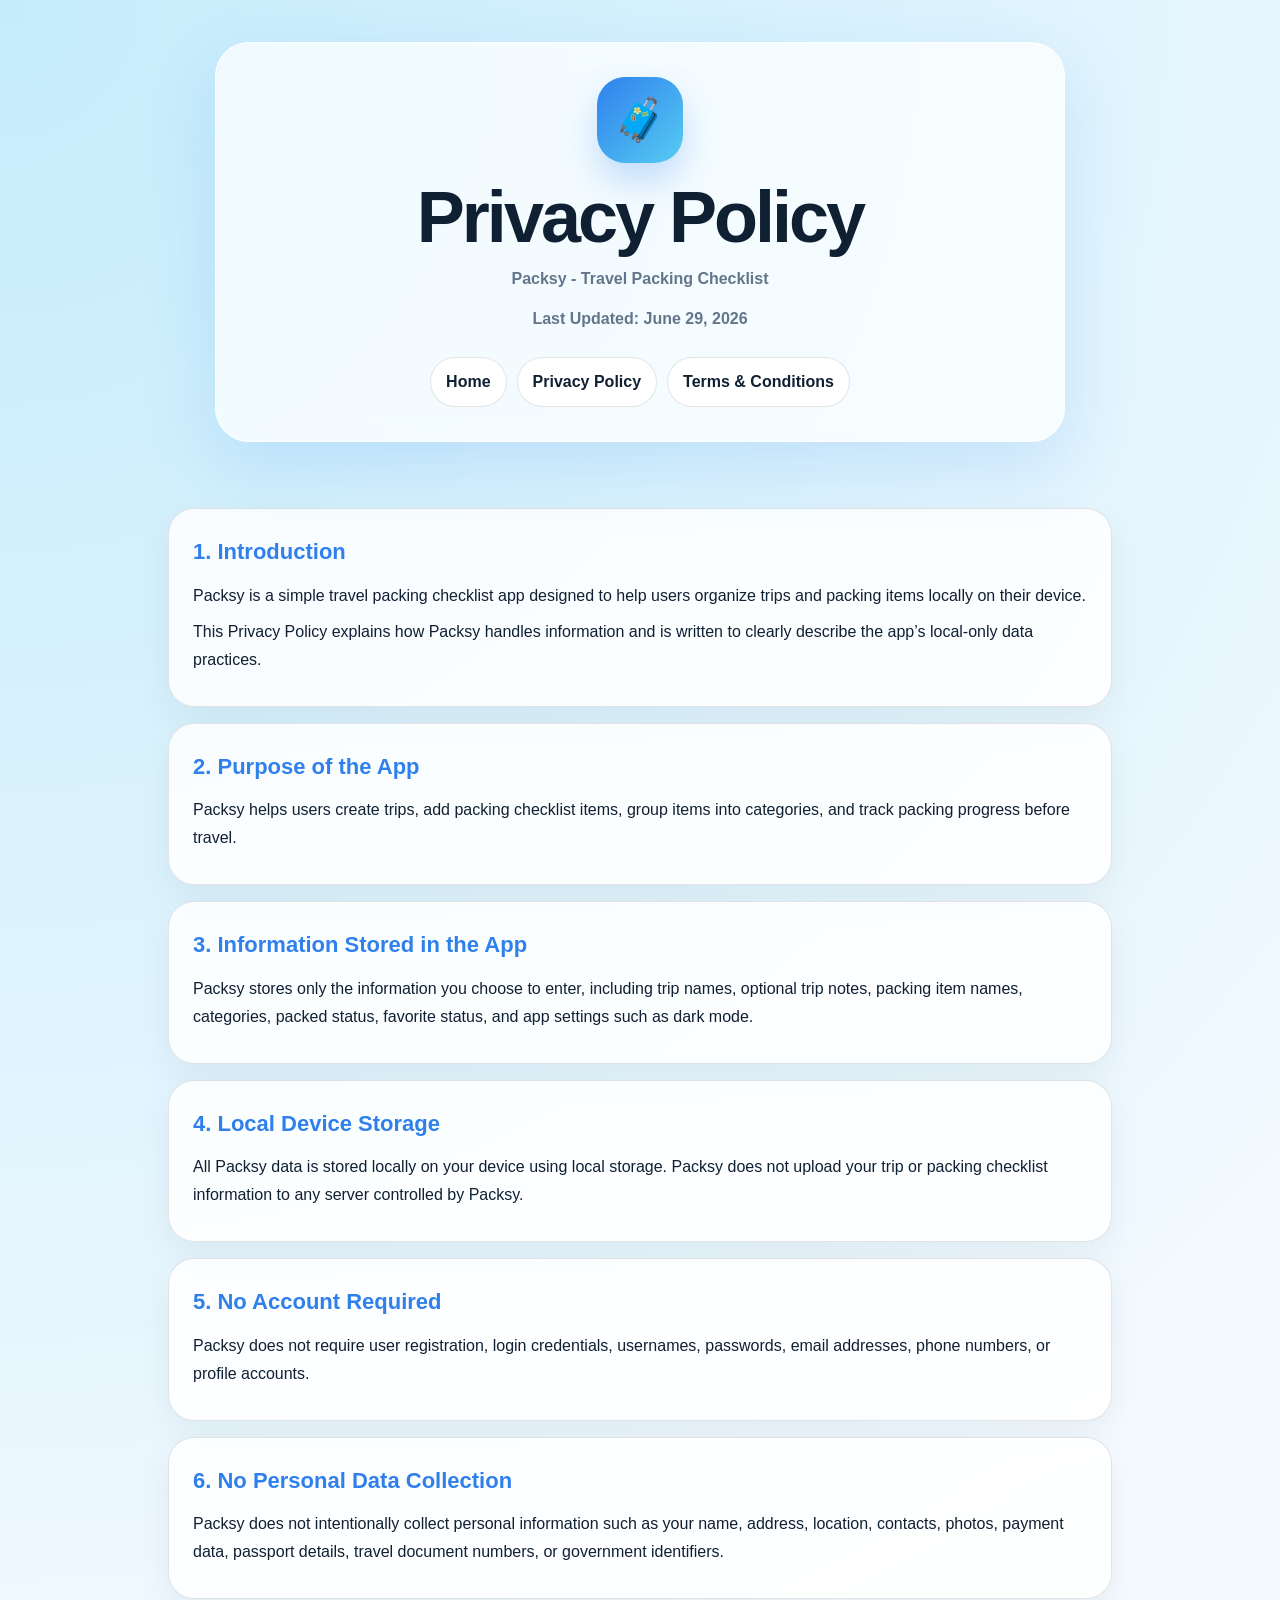
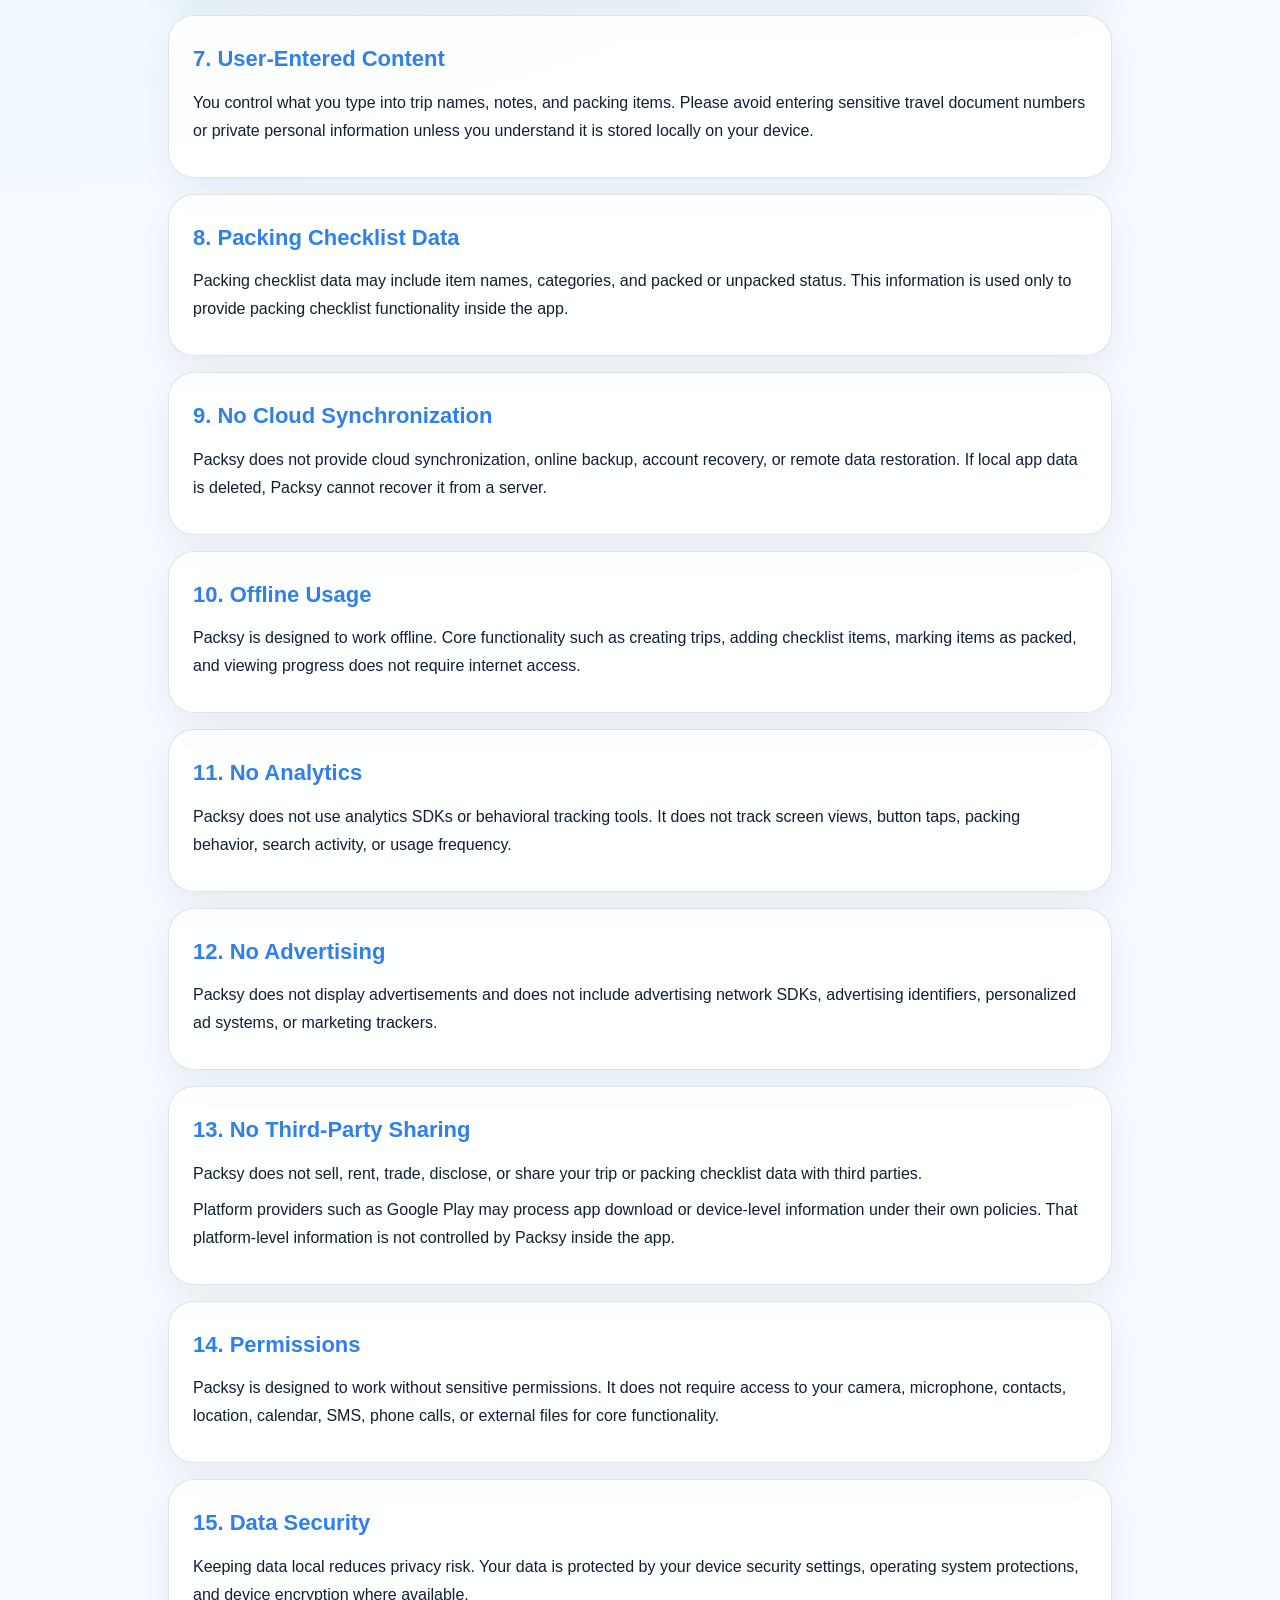
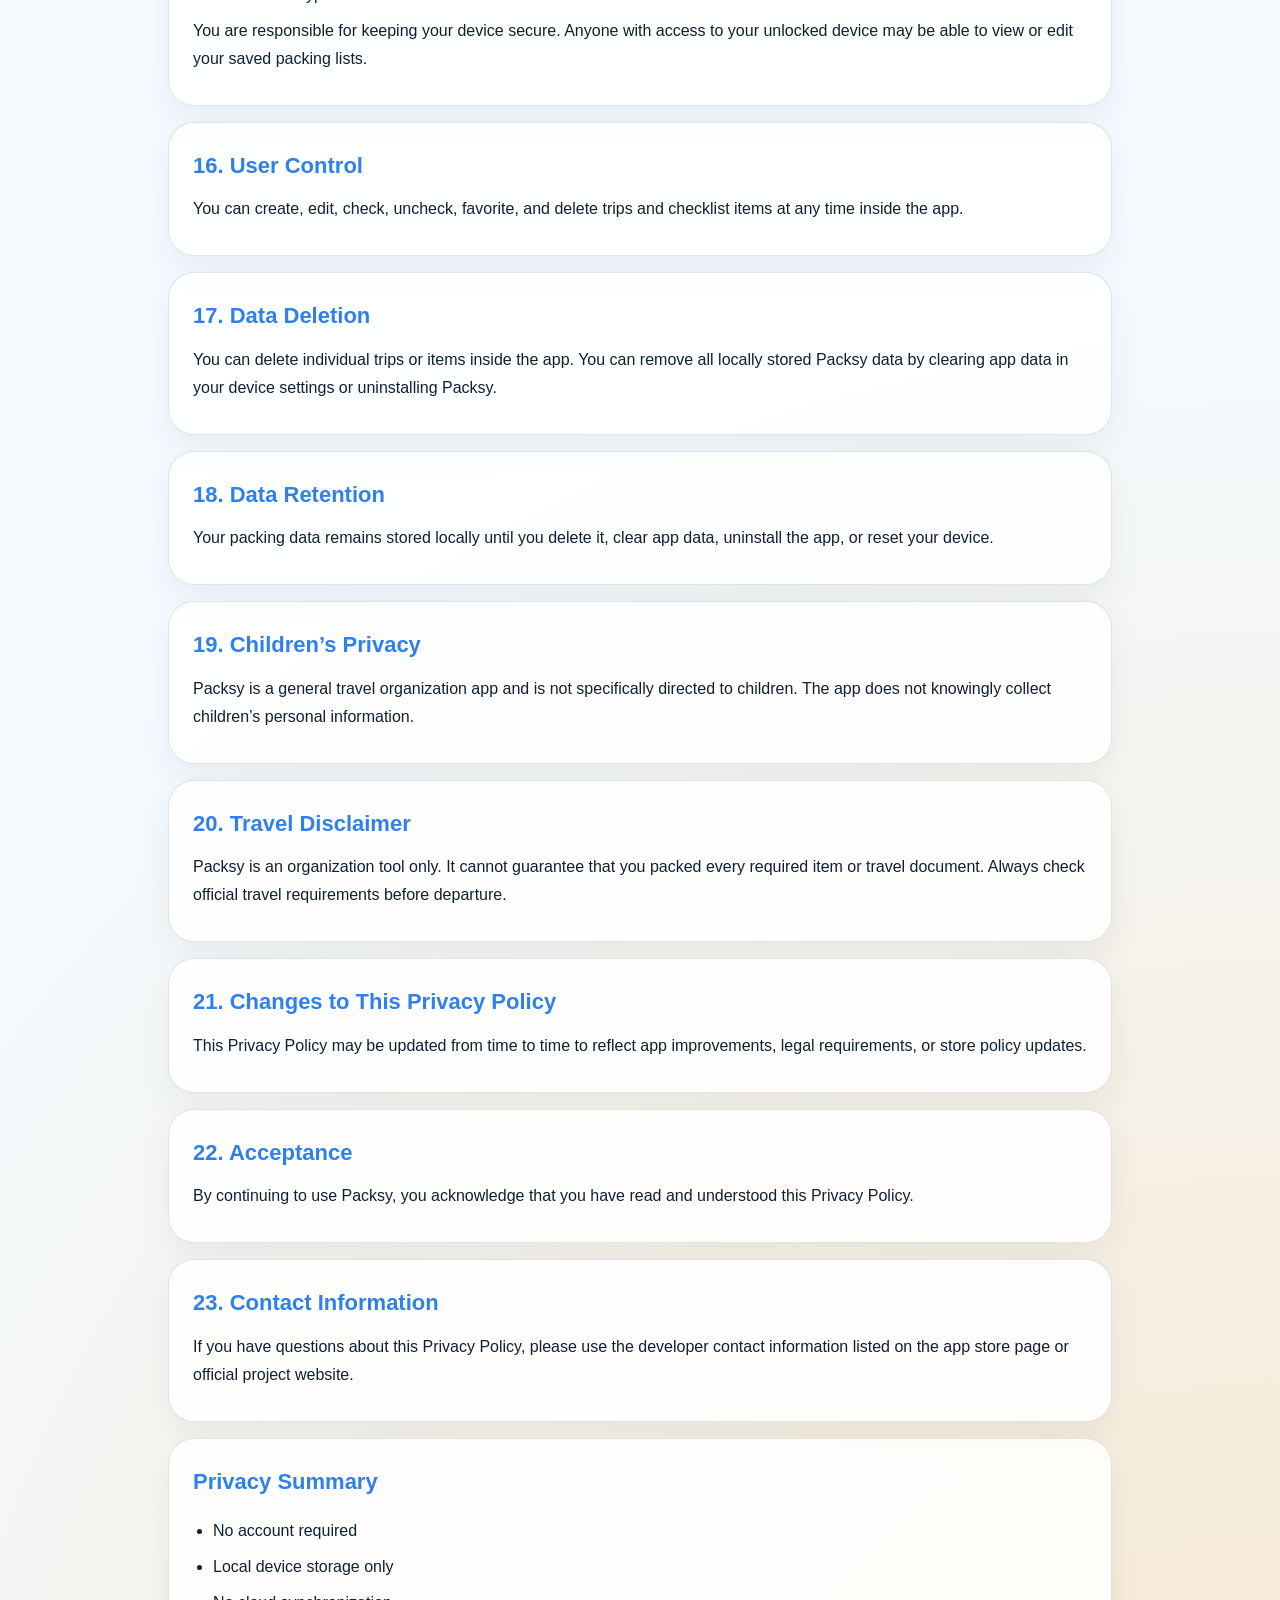
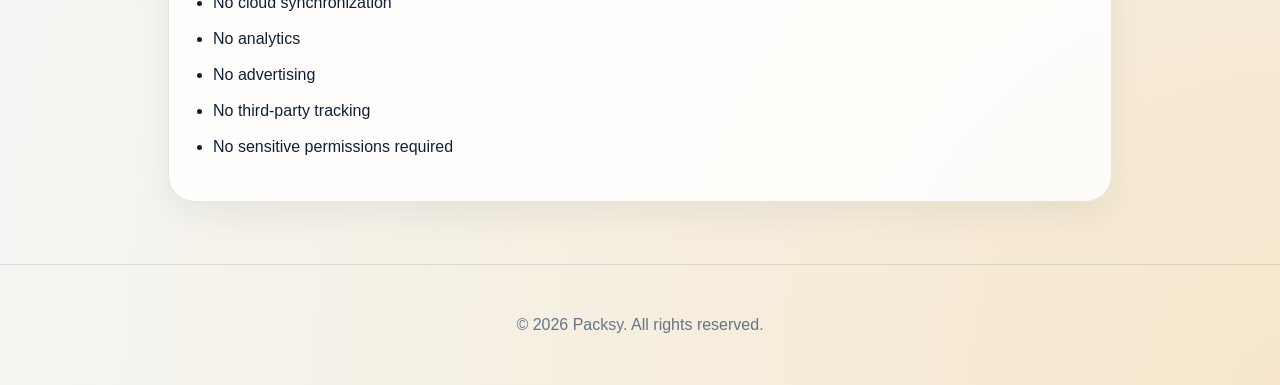
==== docs/privacy-policy.html @ 780cb673 "Initial commit" ====
<!DOCTYPE html>
<html lang="en">
<head>
    <meta charset="UTF-8" />
    <meta name="viewport" content="width=device-width, initial-scale=1.0" />
    <title>Packsy Privacy Policy</title>
    <link rel="stylesheet" href="styles.css" />
</head>
<body>
<header>
    <div class="hero">
        <div class="hero-mark">🧳</div>
        <h1>Privacy Policy</h1>
        <p>Packsy - Travel Packing Checklist</p>
        <p>Last Updated: June 29, 2026</p>
        <nav>
            <a href="index.html">Home</a>
            <a href="privacy-policy.html">Privacy Policy</a>
            <a href="terms-conditions.html">Terms & Conditions</a>
        </nav>
    </div>
</header>

<main>
    <section class="card"><h2>1. Introduction</h2><p>Packsy is a simple travel packing checklist app designed to help users organize trips and packing items locally on their device.</p><p>This Privacy Policy explains how Packsy handles information and is written to clearly describe the app’s local-only data practices.</p></section>
    <section class="card"><h2>2. Purpose of the App</h2><p>Packsy helps users create trips, add packing checklist items, group items into categories, and track packing progress before travel.</p></section>
    <section class="card"><h2>3. Information Stored in the App</h2><p>Packsy stores only the information you choose to enter, including trip names, optional trip notes, packing item names, categories, packed status, favorite status, and app settings such as dark mode.</p></section>
    <section class="card"><h2>4. Local Device Storage</h2><p>All Packsy data is stored locally on your device using local storage. Packsy does not upload your trip or packing checklist information to any server controlled by Packsy.</p></section>
    <section class="card"><h2>5. No Account Required</h2><p>Packsy does not require user registration, login credentials, usernames, passwords, email addresses, phone numbers, or profile accounts.</p></section>
    <section class="card"><h2>6. No Personal Data Collection</h2><p>Packsy does not intentionally collect personal information such as your name, address, location, contacts, photos, payment data, passport details, travel document numbers, or government identifiers.</p></section>
    <section class="card"><h2>7. User-Entered Content</h2><p>You control what you type into trip names, notes, and packing items. Please avoid entering sensitive travel document numbers or private personal information unless you understand it is stored locally on your device.</p></section>
    <section class="card"><h2>8. Packing Checklist Data</h2><p>Packing checklist data may include item names, categories, and packed or unpacked status. This information is used only to provide packing checklist functionality inside the app.</p></section>
    <section class="card"><h2>9. No Cloud Synchronization</h2><p>Packsy does not provide cloud synchronization, online backup, account recovery, or remote data restoration. If local app data is deleted, Packsy cannot recover it from a server.</p></section>
    <section class="card"><h2>10. Offline Usage</h2><p>Packsy is designed to work offline. Core functionality such as creating trips, adding checklist items, marking items as packed, and viewing progress does not require internet access.</p></section>
    <section class="card"><h2>11. No Analytics</h2><p>Packsy does not use analytics SDKs or behavioral tracking tools. It does not track screen views, button taps, packing behavior, search activity, or usage frequency.</p></section>
    <section class="card"><h2>12. No Advertising</h2><p>Packsy does not display advertisements and does not include advertising network SDKs, advertising identifiers, personalized ad systems, or marketing trackers.</p></section>
    <section class="card"><h2>13. No Third-Party Sharing</h2><p>Packsy does not sell, rent, trade, disclose, or share your trip or packing checklist data with third parties.</p><p>Platform providers such as Google Play may process app download or device-level information under their own policies. That platform-level information is not controlled by Packsy inside the app.</p></section>
    <section class="card"><h2>14. Permissions</h2><p>Packsy is designed to work without sensitive permissions. It does not require access to your camera, microphone, contacts, location, calendar, SMS, phone calls, or external files for core functionality.</p></section>
    <section class="card"><h2>15. Data Security</h2><p>Keeping data local reduces privacy risk. Your data is protected by your device security settings, operating system protections, and device encryption where available.</p><p>You are responsible for keeping your device secure. Anyone with access to your unlocked device may be able to view or edit your saved packing lists.</p></section>
    <section class="card"><h2>16. User Control</h2><p>You can create, edit, check, uncheck, favorite, and delete trips and checklist items at any time inside the app.</p></section>
    <section class="card"><h2>17. Data Deletion</h2><p>You can delete individual trips or items inside the app. You can remove all locally stored Packsy data by clearing app data in your device settings or uninstalling Packsy.</p></section>
    <section class="card"><h2>18. Data Retention</h2><p>Your packing data remains stored locally until you delete it, clear app data, uninstall the app, or reset your device.</p></section>
    <section class="card"><h2>19. Children’s Privacy</h2><p>Packsy is a general travel organization app and is not specifically directed to children. The app does not knowingly collect children’s personal information.</p></section>
    <section class="card"><h2>20. Travel Disclaimer</h2><p>Packsy is an organization tool only. It cannot guarantee that you packed every required item or travel document. Always check official travel requirements before departure.</p></section>
    <section class="card"><h2>21. Changes to This Privacy Policy</h2><p>This Privacy Policy may be updated from time to time to reflect app improvements, legal requirements, or store policy updates.</p></section>
    <section class="card"><h2>22. Acceptance</h2><p>By continuing to use Packsy, you acknowledge that you have read and understood this Privacy Policy.</p></section>
    <section class="card"><h2>23. Contact Information</h2><p>If you have questions about this Privacy Policy, please use the developer contact information listed on the app store page or official project website.</p></section>

    <section class="card">
        <h2>Privacy Summary</h2>
        <ul class="summary-list">
            <li>No account required</li>
            <li>Local device storage only</li>
            <li>No cloud synchronization</li>
            <li>No analytics</li>
            <li>No advertising</li>
            <li>No third-party tracking</li>
            <li>No sensitive permissions required</li>
        </ul>
    </section>
</main>

<footer>
    <p>© 2026 Packsy. All rights reserved.</p>
</footer>
</body>
</html>
---- docs/styles.css ----
:root {
  --blue: #2f80ed;
  --sky: #56ccf2;
  --orange: #ffb547;
  --dark: #102033;
  --light: #f4faff;
  --white: #ffffff;
  --muted: #63758a;
  --line: rgba(16, 32, 51, 0.12);
}

* {
  box-sizing: border-box;
}

body {
  margin: 0;
  font-family: Inter, Arial, Helvetica, sans-serif;
  background:
    radial-gradient(circle at top left, rgba(86, 204, 242, .30), transparent 34%),
    radial-gradient(circle at bottom right, rgba(255, 181, 71, .28), transparent 32%),
    var(--light);
  color: var(--dark);
  line-height: 1.75;
}

header {
  min-height: 340px;
  padding: 42px 20px;
  display: grid;
  place-items: center;
  text-align: center;
}

.hero {
  max-width: 850px;
  width: 100%;
  padding: 34px;
  background: rgba(255, 255, 255, .72);
  backdrop-filter: blur(14px);
  border: 1px solid rgba(255,255,255,.85);
  border-radius: 34px;
  box-shadow: 0 24px 70px rgba(47, 128, 237, .16);
}

.hero-mark {
  width: 86px;
  height: 86px;
  margin: 0 auto 18px;
  display: grid;
  place-items: center;
  border-radius: 28px;
  background: linear-gradient(135deg, var(--blue), var(--sky));
  color: white;
  font-size: 42px;
  box-shadow: 0 18px 34px rgba(47, 128, 237, .25);
}

h1 {
  margin: 0;
  font-size: clamp(38px, 7vw, 72px);
  letter-spacing: -3px;
  line-height: 1;
}

.hero p {
  margin: 12px auto 0;
  max-width: 620px;
  color: var(--muted);
  font-weight: 700;
}

nav {
  margin-top: 24px;
  display: flex;
  justify-content: center;
  gap: 10px;
  flex-wrap: wrap;
}

nav a {
  color: var(--dark);
  text-decoration: none;
  font-weight: 800;
  padding: 10px 15px;
  border-radius: 999px;
  background: white;
  border: 1px solid var(--line);
}

nav a:hover {
  border-color: var(--blue);
  color: var(--blue);
}

main {
  max-width: 980px;
  margin: 0 auto;
  padding: 24px 18px 46px;
}

.page-title {
  margin: 0 0 18px;
  font-size: 34px;
  letter-spacing: -1px;
}

.card {
  background: rgba(255,255,255,.86);
  border: 1px solid var(--line);
  border-radius: 26px;
  padding: 24px;
  margin-bottom: 16px;
  box-shadow: 0 14px 34px rgba(16, 32, 51, .06);
}

.card h2 {
  margin: 0 0 10px;
  color: var(--blue);
  font-size: 22px;
}

.card p {
  margin: 8px 0;
}

.grid {
  display: grid;
  grid-template-columns: repeat(3, 1fr);
  gap: 14px;
}

.feature {
  background: white;
  border: 1px solid var(--line);
  border-radius: 24px;
  padding: 22px;
}

.feature strong {
  display: block;
  font-size: 18px;
  margin-bottom: 6px;
}

.badge {
  display: inline-flex;
  align-items: center;
  gap: 8px;
  background: var(--dark);
  color: white;
  padding: 8px 14px;
  border-radius: 999px;
  font-size: 14px;
  font-weight: 800;
}

.summary-list {
  padding-left: 20px;
}

.summary-list li {
  margin-bottom: 8px;
}

footer {
  text-align: center;
  padding: 30px 18px;
  color: var(--muted);
  border-top: 1px solid var(--line);
}

@media (max-width: 760px) {
  header {
    min-height: 300px;
    padding: 26px 14px;
  }

  .hero {
    padding: 26px 18px;
    border-radius: 28px;
  }

  .grid {
    grid-template-columns: 1fr;
  }

  h1 {
    letter-spacing: -2px;
  }
}
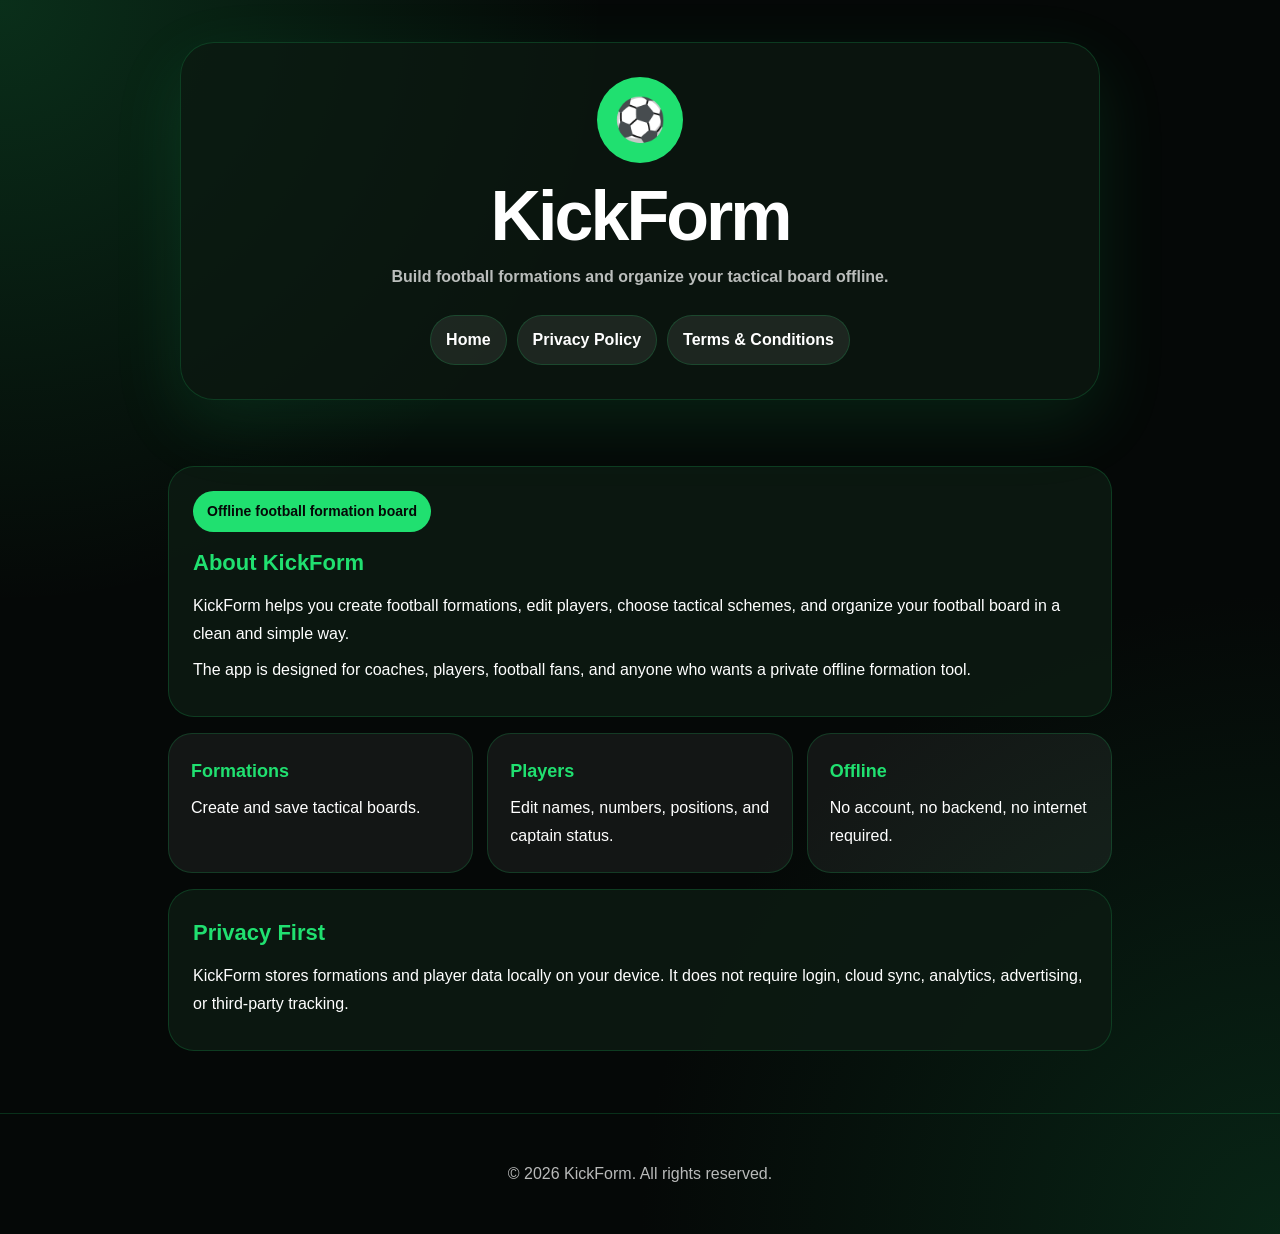
==== commit 2cd1e478: "pages" ====
--- a/docs/privacy-policy.html
+++ b/docs/privacy-policy.html
@@ -3,16 +3,15 @@
 <head>
     <meta charset="UTF-8" />
     <meta name="viewport" content="width=device-width, initial-scale=1.0" />
-    <title>Packsy Privacy Policy</title>
+    <title>KickForm</title>
     <link rel="stylesheet" href="styles.css" />
 </head>
 <body>
 <header>
     <div class="hero">
-        <div class="hero-mark">🧳</div>
-        <h1>Privacy Policy</h1>
-        <p>Packsy - Travel Packing Checklist</p>
-        <p>Last Updated: June 29, 2026</p>
+        <div class="logo-mark">⚽</div>
+        <h1>KickForm</h1>
+        <p>Build football formations and organize your tactical board offline.</p>
         <nav>
             <a href="index.html">Home</a>
             <a href="privacy-policy.html">Privacy Policy</a>
@@ -22,46 +21,27 @@
 </header>
 
 <main>
-    <section class="card"><h2>1. Introduction</h2><p>Packsy is a simple travel packing checklist app designed to help users organize trips and packing items locally on their device.</p><p>This Privacy Policy explains how Packsy handles information and is written to clearly describe the app’s local-only data practices.</p></section>
-    <section class="card"><h2>2. Purpose of the App</h2><p>Packsy helps users create trips, add packing checklist items, group items into categories, and track packing progress before travel.</p></section>
-    <section class="card"><h2>3. Information Stored in the App</h2><p>Packsy stores only the information you choose to enter, including trip names, optional trip notes, packing item names, categories, packed status, favorite status, and app settings such as dark mode.</p></section>
-    <section class="card"><h2>4. Local Device Storage</h2><p>All Packsy data is stored locally on your device using local storage. Packsy does not upload your trip or packing checklist information to any server controlled by Packsy.</p></section>
-    <section class="card"><h2>5. No Account Required</h2><p>Packsy does not require user registration, login credentials, usernames, passwords, email addresses, phone numbers, or profile accounts.</p></section>
-    <section class="card"><h2>6. No Personal Data Collection</h2><p>Packsy does not intentionally collect personal information such as your name, address, location, contacts, photos, payment data, passport details, travel document numbers, or government identifiers.</p></section>
-    <section class="card"><h2>7. User-Entered Content</h2><p>You control what you type into trip names, notes, and packing items. Please avoid entering sensitive travel document numbers or private personal information unless you understand it is stored locally on your device.</p></section>
-    <section class="card"><h2>8. Packing Checklist Data</h2><p>Packing checklist data may include item names, categories, and packed or unpacked status. This information is used only to provide packing checklist functionality inside the app.</p></section>
-    <section class="card"><h2>9. No Cloud Synchronization</h2><p>Packsy does not provide cloud synchronization, online backup, account recovery, or remote data restoration. If local app data is deleted, Packsy cannot recover it from a server.</p></section>
-    <section class="card"><h2>10. Offline Usage</h2><p>Packsy is designed to work offline. Core functionality such as creating trips, adding checklist items, marking items as packed, and viewing progress does not require internet access.</p></section>
-    <section class="card"><h2>11. No Analytics</h2><p>Packsy does not use analytics SDKs or behavioral tracking tools. It does not track screen views, button taps, packing behavior, search activity, or usage frequency.</p></section>
-    <section class="card"><h2>12. No Advertising</h2><p>Packsy does not display advertisements and does not include advertising network SDKs, advertising identifiers, personalized ad systems, or marketing trackers.</p></section>
-    <section class="card"><h2>13. No Third-Party Sharing</h2><p>Packsy does not sell, rent, trade, disclose, or share your trip or packing checklist data with third parties.</p><p>Platform providers such as Google Play may process app download or device-level information under their own policies. That platform-level information is not controlled by Packsy inside the app.</p></section>
-    <section class="card"><h2>14. Permissions</h2><p>Packsy is designed to work without sensitive permissions. It does not require access to your camera, microphone, contacts, location, calendar, SMS, phone calls, or external files for core functionality.</p></section>
-    <section class="card"><h2>15. Data Security</h2><p>Keeping data local reduces privacy risk. Your data is protected by your device security settings, operating system protections, and device encryption where available.</p><p>You are responsible for keeping your device secure. Anyone with access to your unlocked device may be able to view or edit your saved packing lists.</p></section>
-    <section class="card"><h2>16. User Control</h2><p>You can create, edit, check, uncheck, favorite, and delete trips and checklist items at any time inside the app.</p></section>
-    <section class="card"><h2>17. Data Deletion</h2><p>You can delete individual trips or items inside the app. You can remove all locally stored Packsy data by clearing app data in your device settings or uninstalling Packsy.</p></section>
-    <section class="card"><h2>18. Data Retention</h2><p>Your packing data remains stored locally until you delete it, clear app data, uninstall the app, or reset your device.</p></section>
-    <section class="card"><h2>19. Children’s Privacy</h2><p>Packsy is a general travel organization app and is not specifically directed to children. The app does not knowingly collect children’s personal information.</p></section>
-    <section class="card"><h2>20. Travel Disclaimer</h2><p>Packsy is an organization tool only. It cannot guarantee that you packed every required item or travel document. Always check official travel requirements before departure.</p></section>
-    <section class="card"><h2>21. Changes to This Privacy Policy</h2><p>This Privacy Policy may be updated from time to time to reflect app improvements, legal requirements, or store policy updates.</p></section>
-    <section class="card"><h2>22. Acceptance</h2><p>By continuing to use Packsy, you acknowledge that you have read and understood this Privacy Policy.</p></section>
-    <section class="card"><h2>23. Contact Information</h2><p>If you have questions about this Privacy Policy, please use the developer contact information listed on the app store page or official project website.</p></section>
+    <section class="card">
+        <span class="badge">Offline football formation board</span>
+        <h2>About KickForm</h2>
+        <p>KickForm helps you create football formations, edit players, choose tactical schemes, and organize your football board in a clean and simple way.</p>
+        <p>The app is designed for coaches, players, football fans, and anyone who wants a private offline formation tool.</p>
+    </section>
+
+    <section class="grid">
+        <div class="feature"><strong>Formations</strong><span>Create and save tactical boards.</span></div>
+        <div class="feature"><strong>Players</strong><span>Edit names, numbers, positions, and captain status.</span></div>
+        <div class="feature"><strong>Offline</strong><span>No account, no backend, no internet required.</span></div>
+    </section>
 
     <section class="card">
-        <h2>Privacy Summary</h2>
-        <ul class="summary-list">
-            <li>No account required</li>
-            <li>Local device storage only</li>
-            <li>No cloud synchronization</li>
-            <li>No analytics</li>
-            <li>No advertising</li>
-            <li>No third-party tracking</li>
-            <li>No sensitive permissions required</li>
-        </ul>
+        <h2>Privacy First</h2>
+        <p>KickForm stores formations and player data locally on your device. It does not require login, cloud sync, analytics, advertising, or third-party tracking.</p>
     </section>
 </main>
 
 <footer>
-    <p>© 2026 Packsy. All rights reserved.</p>
+    <p>© 2026 KickForm. All rights reserved.</p>
 </footer>
 </body>
 </html>
--- a/docs/styles.css
+++ b/docs/styles.css
@@ -1,71 +1,68 @@
 :root {
-  --blue: #2f80ed;
-  --sky: #56ccf2;
-  --orange: #ffb547;
-  --dark: #102033;
-  --light: #f4faff;
+  --green: #20e070;
+  --dark: #07130d;
+  --black: #050807;
+  --field: #0b3d22;
+  --card: #0d1a12;
   --white: #ffffff;
-  --muted: #63758a;
-  --line: rgba(16, 32, 51, 0.12);
+  --muted: rgba(255,255,255,.72);
+  --line: rgba(32,224,112,.18);
 }
 
-* {
-  box-sizing: border-box;
-}
+* { box-sizing: border-box; }
 
 body {
   margin: 0;
   font-family: Inter, Arial, Helvetica, sans-serif;
   background:
-    radial-gradient(circle at top left, rgba(86, 204, 242, .30), transparent 34%),
-    radial-gradient(circle at bottom right, rgba(255, 181, 71, .28), transparent 32%),
-    var(--light);
-  color: var(--dark);
+    radial-gradient(circle at top left, rgba(32,224,112,.18), transparent 34%),
+    radial-gradient(circle at bottom right, rgba(11,61,34,.55), transparent 36%),
+    var(--black);
+  color: var(--white);
   line-height: 1.75;
 }
 
 header {
-  min-height: 340px;
-  padding: 42px 20px;
+  padding: 42px 18px;
+  min-height: 330px;
   display: grid;
   place-items: center;
   text-align: center;
 }
 
 .hero {
-  max-width: 850px;
   width: 100%;
-  padding: 34px;
-  background: rgba(255, 255, 255, .72);
-  backdrop-filter: blur(14px);
-  border: 1px solid rgba(255,255,255,.85);
+  max-width: 920px;
+  padding: 34px 24px;
+  background: rgba(13,26,18,.76);
+  border: 1px solid var(--line);
   border-radius: 34px;
-  box-shadow: 0 24px 70px rgba(47, 128, 237, .16);
+  box-shadow: 0 24px 70px rgba(32,224,112,.12);
 }
 
-.hero-mark {
+.logo-mark {
   width: 86px;
   height: 86px;
   margin: 0 auto 18px;
   display: grid;
   place-items: center;
-  border-radius: 28px;
-  background: linear-gradient(135deg, var(--blue), var(--sky));
-  color: white;
+  border-radius: 50%;
+  background: var(--green);
+  color: var(--black);
   font-size: 42px;
-  box-shadow: 0 18px 34px rgba(47, 128, 237, .25);
+  font-weight: 900;
 }
 
 h1 {
   margin: 0;
-  font-size: clamp(38px, 7vw, 72px);
+  font-size: clamp(38px, 7vw, 70px);
   letter-spacing: -3px;
   line-height: 1;
 }
 
 .hero p {
+  max-width: 650px;
   margin: 12px auto 0;
-  max-width: 620px;
   color: var(--muted);
   font-weight: 700;
 }
@@ -79,18 +76,18 @@
 }
 
 nav a {
-  color: var(--dark);
+  color: var(--white);
   text-decoration: none;
-  font-weight: 800;
+  font-weight: 900;
   padding: 10px 15px;
   border-radius: 999px;
-  background: white;
+  background: rgba(255,255,255,.08);
   border: 1px solid var(--line);
 }
 
 nav a:hover {
-  border-color: var(--blue);
-  color: var(--blue);
+  background: var(--green);
+  color: var(--black);
 }
 
 main {
@@ -99,39 +96,42 @@
   padding: 24px 18px 46px;
 }
 
-.page-title {
-  margin: 0 0 18px;
-  font-size: 34px;
-  letter-spacing: -1px;
-}
-
 .card {
-  background: rgba(255,255,255,.86);
+  background: rgba(13,26,18,.9);
   border: 1px solid var(--line);
   border-radius: 26px;
   padding: 24px;
   margin-bottom: 16px;
-  box-shadow: 0 14px 34px rgba(16, 32, 51, .06);
 }
 
 .card h2 {
   margin: 0 0 10px;
-  color: var(--blue);
+  color: var(--green);
   font-size: 22px;
 }
 
-.card p {
-  margin: 8px 0;
+.card p { margin: 8px 0; }
+
+.badge {
+  display: inline-flex;
+  background: var(--green);
+  color: var(--black);
+  padding: 8px 14px;
+  border-radius: 999px;
+  font-size: 14px;
+  font-weight: 900;
+  margin-bottom: 12px;
 }
 
 .grid {
   display: grid;
   grid-template-columns: repeat(3, 1fr);
   gap: 14px;
+  margin-bottom: 16px;
 }
 
 .feature {
-  background: white;
+  background: rgba(255,255,255,.06);
   border: 1px solid var(--line);
   border-radius: 24px;
   padding: 22px;
@@ -139,29 +139,13 @@
 
 .feature strong {
   display: block;
+  color: var(--green);
   font-size: 18px;
   margin-bottom: 6px;
 }
 
-.badge {
-  display: inline-flex;
-  align-items: center;
-  gap: 8px;
-  background: var(--dark);
-  color: white;
-  padding: 8px 14px;
-  border-radius: 999px;
-  font-size: 14px;
-  font-weight: 800;
-}
-
-.summary-list {
-  padding-left: 20px;
-}
-
-.summary-list li {
-  margin-bottom: 8px;
-}
+.summary-list { padding-left: 20px; }
+.summary-list li { margin-bottom: 8px; }
 
 footer {
   text-align: center;
@@ -171,21 +155,8 @@
 }
 
 @media (max-width: 760px) {
-  header {
-    min-height: 300px;
-    padding: 26px 14px;
-  }
-
-  .hero {
-    padding: 26px 18px;
-    border-radius: 28px;
-  }
-
-  .grid {
-    grid-template-columns: 1fr;
-  }
-
-  h1 {
-    letter-spacing: -2px;
-  }
+  header { min-height: 300px; padding: 26px 14px; }
+  .hero { padding: 26px 18px; border-radius: 28px; }
+  .grid { grid-template-columns: 1fr; }
+  h1 { letter-spacing: -2px; }
 }
